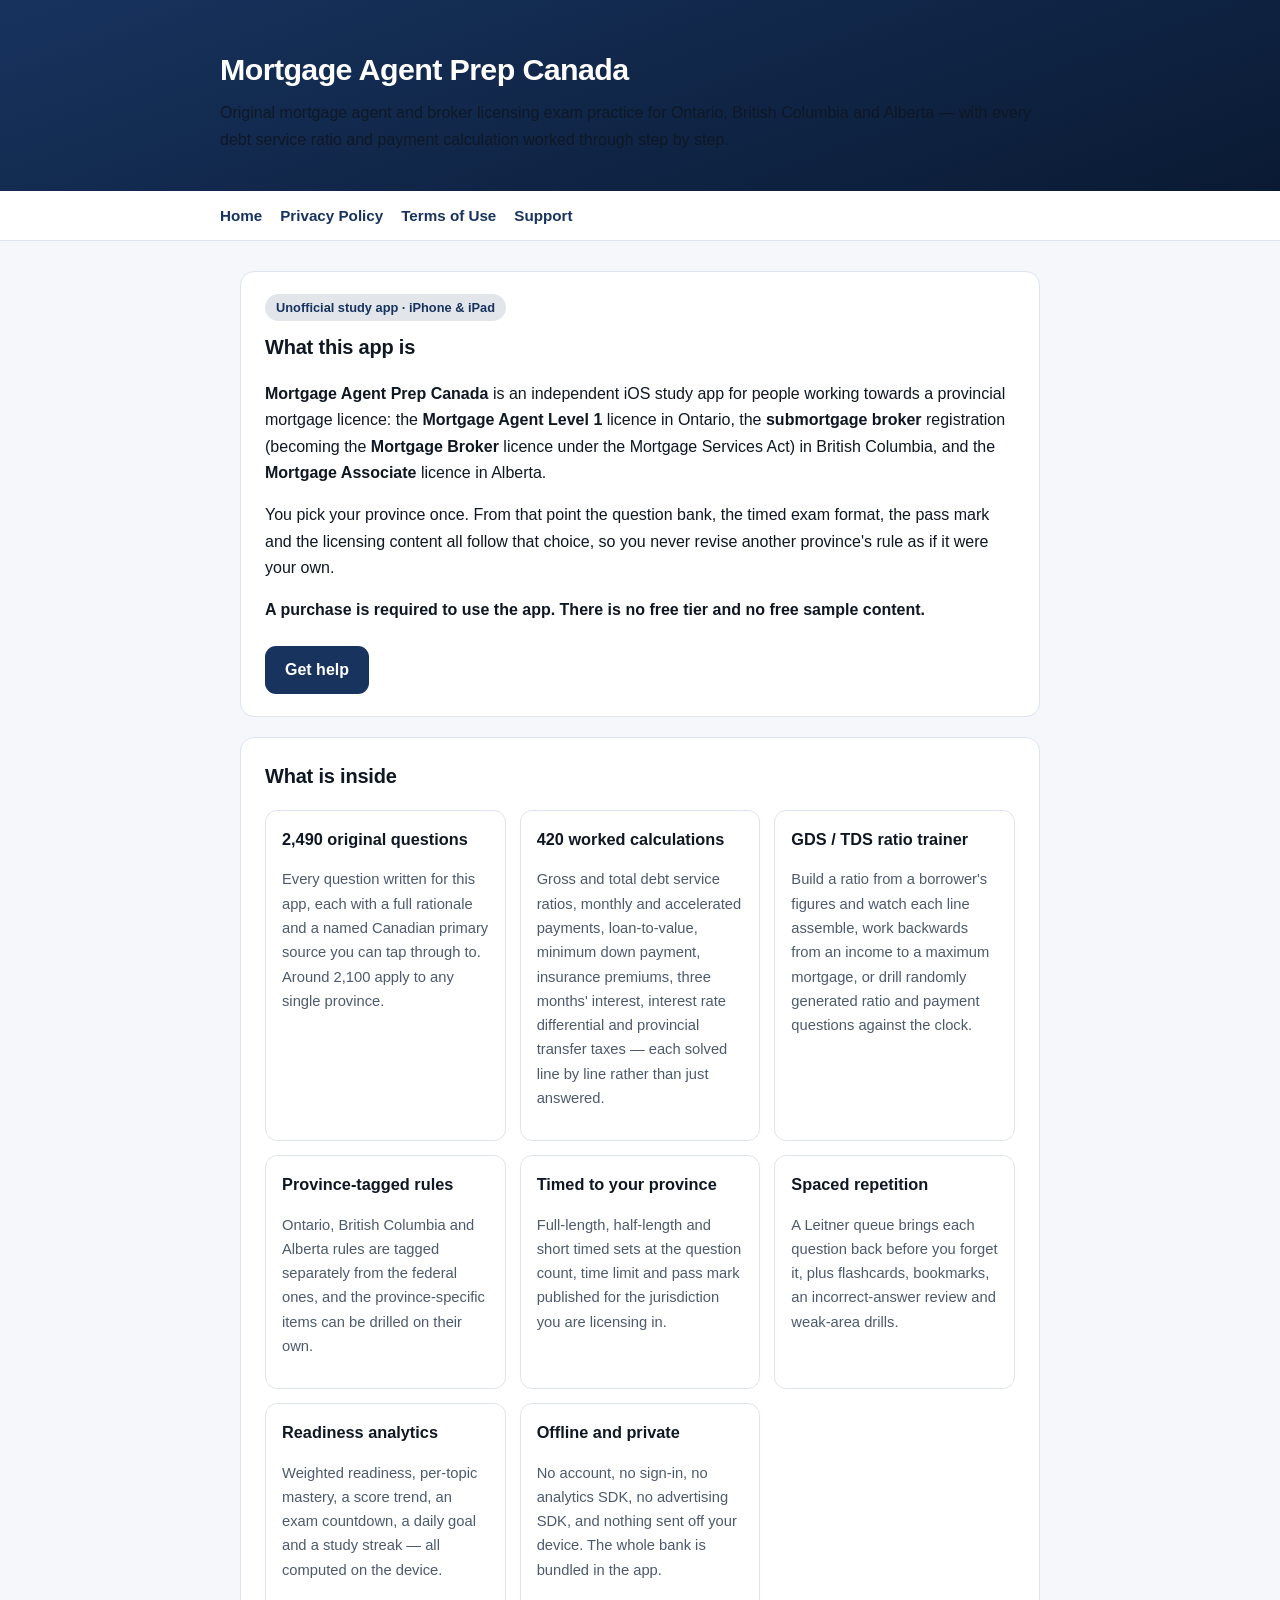
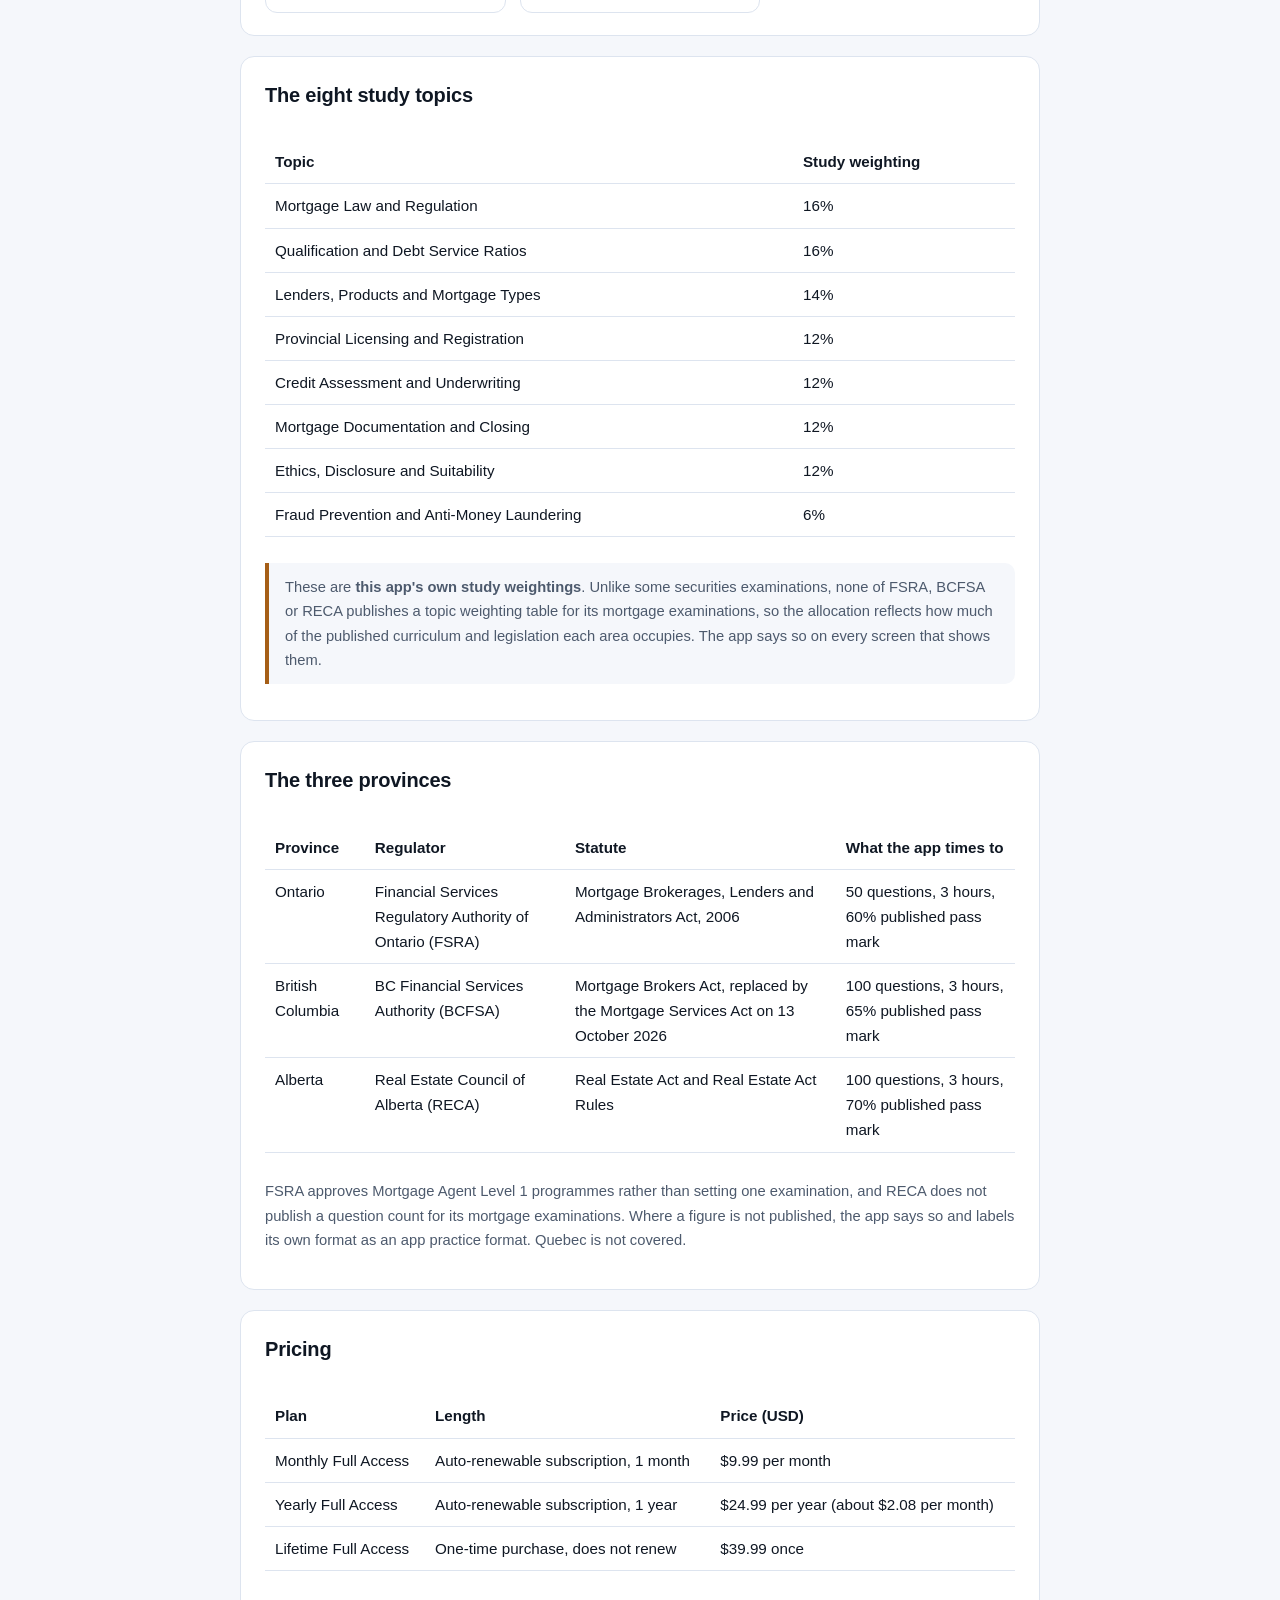
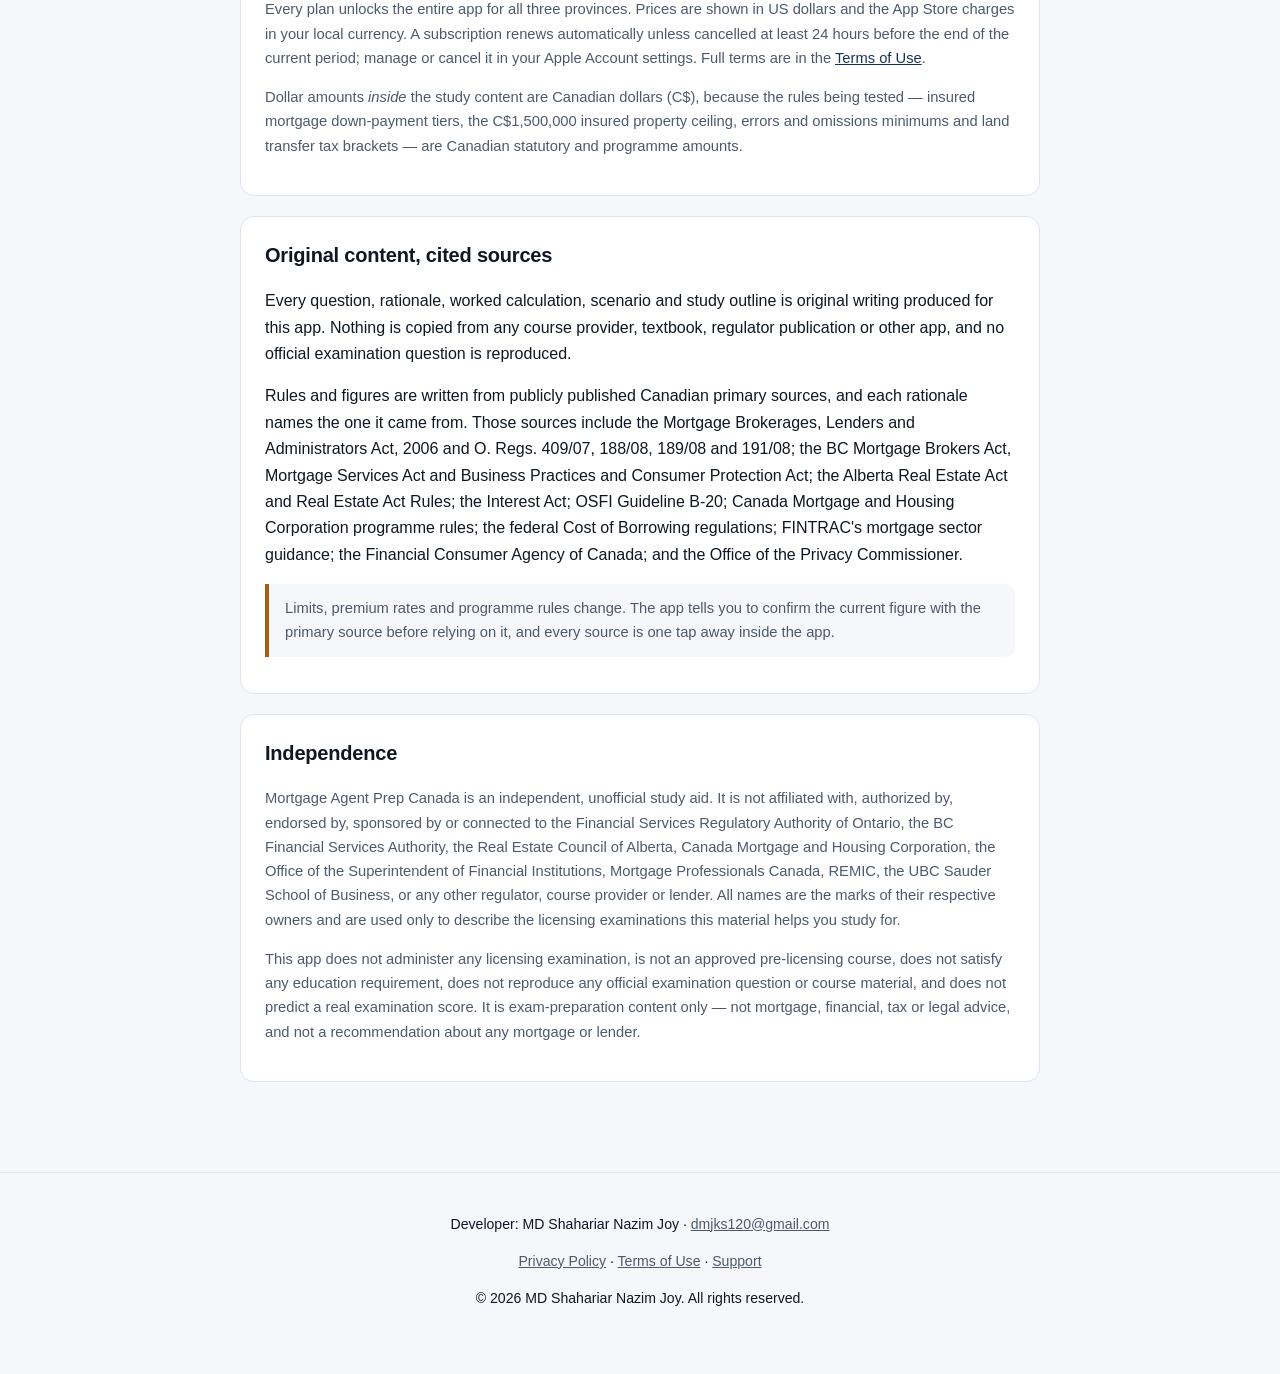
==== index.html @ b32c325b "Legal, support and marketing pages for Mortgage Agent Prep Canada" ====
<!DOCTYPE html>
<html lang="en">
<head>
<meta charset="utf-8">
<meta name="viewport" content="width=device-width, initial-scale=1">
<title>Mortgage Agent Prep Canada — mortgage agent licensing exam practice for Ontario, BC and Alberta</title>
<meta name="description" content="Mortgage Agent Prep Canada is an unofficial iOS study app with 2,490 original mortgage agent licensing exam questions for Ontario (FSRA), British Columbia (BCFSA) and Alberta (RECA), including 420 worked GDS, TDS, payment, premium and penalty calculations.">
<link rel="canonical" href="https://joykhansayan1.github.io/mortgage-agent-prep-canada-legal/">
<link rel="stylesheet" href="style.css">
</head>
<body>
<header><div class="inner">
  <h1>Mortgage Agent Prep Canada</h1>
  <p>Original mortgage agent and broker licensing exam practice for Ontario, British Columbia and Alberta — with every debt service ratio and payment calculation worked through step by step.</p>
</div></header>

<nav><div class="inner">
  <a href="./">Home</a>
  <a href="./privacy.html">Privacy Policy</a>
  <a href="./terms.html">Terms of Use</a>
  <a href="./support.html">Support</a>
</div></nav>

<main>

<section>
  <span class="badge">Unofficial study app · iPhone &amp; iPad</span>
  <h2>What this app is</h2>
  <p><strong>Mortgage Agent Prep Canada</strong> is an independent iOS study app for people working towards a
  provincial mortgage licence: the <strong>Mortgage Agent Level&nbsp;1</strong> licence in Ontario, the
  <strong>submortgage broker</strong> registration (becoming the <strong>Mortgage Broker</strong> licence under
  the Mortgage Services Act) in British Columbia, and the <strong>Mortgage Associate</strong> licence in Alberta.</p>
  <p>You pick your province once. From that point the question bank, the timed exam format, the pass mark and the
  licensing content all follow that choice, so you never revise another province's rule as if it were your own.</p>
  <p><strong>A purchase is required to use the app. There is no free tier and no free sample content.</strong></p>
  <a class="cta" href="./support.html">Get help</a>
</section>

<section>
  <h2>What is inside</h2>
  <div class="grid">
    <div class="card">
      <h3>2,490 original questions</h3>
      <p class="muted">Every question written for this app, each with a full rationale and a named Canadian
      primary source you can tap through to. Around 2,100 apply to any single province.</p>
    </div>
    <div class="card">
      <h3>420 worked calculations</h3>
      <p class="muted">Gross and total debt service ratios, monthly and accelerated payments, loan-to-value,
      minimum down payment, insurance premiums, three months' interest, interest rate differential and provincial
      transfer taxes — each solved line by line rather than just answered.</p>
    </div>
    <div class="card">
      <h3>GDS / TDS ratio trainer</h3>
      <p class="muted">Build a ratio from a borrower's figures and watch each line assemble, work backwards from an
      income to a maximum mortgage, or drill randomly generated ratio and payment questions against the clock.</p>
    </div>
    <div class="card">
      <h3>Province-tagged rules</h3>
      <p class="muted">Ontario, British Columbia and Alberta rules are tagged separately from the federal ones, and
      the province-specific items can be drilled on their own.</p>
    </div>
    <div class="card">
      <h3>Timed to your province</h3>
      <p class="muted">Full-length, half-length and short timed sets at the question count, time limit and pass
      mark published for the jurisdiction you are licensing in.</p>
    </div>
    <div class="card">
      <h3>Spaced repetition</h3>
      <p class="muted">A Leitner queue brings each question back before you forget it, plus flashcards, bookmarks,
      an incorrect-answer review and weak-area drills.</p>
    </div>
    <div class="card">
      <h3>Readiness analytics</h3>
      <p class="muted">Weighted readiness, per-topic mastery, a score trend, an exam countdown, a daily goal and a
      study streak — all computed on the device.</p>
    </div>
    <div class="card">
      <h3>Offline and private</h3>
      <p class="muted">No account, no sign-in, no analytics SDK, no advertising SDK, and nothing sent off your
      device. The whole bank is bundled in the app.</p>
    </div>
  </div>
</section>

<section>
  <h2>The eight study topics</h2>
  <div class="scroll">
  <table>
    <tr><th>Topic</th><th>Study weighting</th></tr>
    <tr><td>Mortgage Law and Regulation</td><td>16%</td></tr>
    <tr><td>Qualification and Debt Service Ratios</td><td>16%</td></tr>
    <tr><td>Lenders, Products and Mortgage Types</td><td>14%</td></tr>
    <tr><td>Provincial Licensing and Registration</td><td>12%</td></tr>
    <tr><td>Credit Assessment and Underwriting</td><td>12%</td></tr>
    <tr><td>Mortgage Documentation and Closing</td><td>12%</td></tr>
    <tr><td>Ethics, Disclosure and Suitability</td><td>12%</td></tr>
    <tr><td>Fraud Prevention and Anti-Money Laundering</td><td>6%</td></tr>
  </table>
  </div>
  <div class="note">
    <p class="muted" style="margin:0">These are <strong>this app's own study weightings</strong>. Unlike some
    securities examinations, none of FSRA, BCFSA or RECA publishes a topic weighting table for its mortgage
    examinations, so the allocation reflects how much of the published curriculum and legislation each area
    occupies. The app says so on every screen that shows them.</p>
  </div>
</section>

<section>
  <h2>The three provinces</h2>
  <div class="scroll">
  <table>
    <tr><th>Province</th><th>Regulator</th><th>Statute</th><th>What the app times to</th></tr>
    <tr>
      <td>Ontario</td>
      <td>Financial Services Regulatory Authority of Ontario (FSRA)</td>
      <td>Mortgage Brokerages, Lenders and Administrators Act, 2006</td>
      <td>50 questions, 3 hours, 60% published pass mark</td>
    </tr>
    <tr>
      <td>British Columbia</td>
      <td>BC Financial Services Authority (BCFSA)</td>
      <td>Mortgage Brokers Act, replaced by the Mortgage Services Act on 13 October 2026</td>
      <td>100 questions, 3 hours, 65% published pass mark</td>
    </tr>
    <tr>
      <td>Alberta</td>
      <td>Real Estate Council of Alberta (RECA)</td>
      <td>Real Estate Act and Real Estate Act Rules</td>
      <td>100 questions, 3 hours, 70% published pass mark</td>
    </tr>
  </table>
  </div>
  <p class="muted">FSRA approves Mortgage Agent Level&nbsp;1 programmes rather than setting one examination, and RECA
  does not publish a question count for its mortgage examinations. Where a figure is not published, the app says so
  and labels its own format as an app practice format. Quebec is not covered.</p>
</section>

<section>
  <h2>Pricing</h2>
  <div class="scroll">
  <table>
    <tr><th>Plan</th><th>Length</th><th>Price (USD)</th></tr>
    <tr><td>Monthly Full Access</td><td>Auto-renewable subscription, 1 month</td><td>$9.99 per month</td></tr>
    <tr><td>Yearly Full Access</td><td>Auto-renewable subscription, 1 year</td><td>$24.99 per year (about $2.08 per month)</td></tr>
    <tr><td>Lifetime Full Access</td><td>One-time purchase, does not renew</td><td>$39.99 once</td></tr>
  </table>
  </div>
  <p class="muted">Every plan unlocks the entire app for all three provinces. Prices are shown in US dollars and the
  App Store charges in your local currency. A subscription renews automatically unless cancelled at least 24 hours
  before the end of the current period; manage or cancel it in your Apple Account settings. Full terms are in the
  <a href="./terms.html">Terms of Use</a>.</p>
  <p class="muted">Dollar amounts <em>inside</em> the study content are Canadian dollars (C$), because the rules being
  tested — insured mortgage down-payment tiers, the C$1,500,000 insured property ceiling, errors and omissions
  minimums and land transfer tax brackets — are Canadian statutory and programme amounts.</p>
</section>

<section>
  <h2>Original content, cited sources</h2>
  <p>Every question, rationale, worked calculation, scenario and study outline is original writing produced for this
  app. Nothing is copied from any course provider, textbook, regulator publication or other app, and no official
  examination question is reproduced.</p>
  <p>Rules and figures are written from publicly published Canadian primary sources, and each rationale names the one
  it came from. Those sources include the Mortgage Brokerages, Lenders and Administrators Act, 2006 and O.&nbsp;Regs.
  409/07, 188/08, 189/08 and 191/08; the BC Mortgage Brokers Act, Mortgage Services Act and Business Practices and
  Consumer Protection Act; the Alberta Real Estate Act and Real Estate Act Rules; the Interest Act; OSFI Guideline
  B-20; Canada Mortgage and Housing Corporation programme rules; the federal Cost of Borrowing regulations; FINTRAC's
  mortgage sector guidance; the Financial Consumer Agency of Canada; and the Office of the Privacy Commissioner.</p>
  <div class="note">
    <p class="muted" style="margin:0">Limits, premium rates and programme rules change. The app tells you to confirm
    the current figure with the primary source before relying on it, and every source is one tap away inside the app.</p>
  </div>
</section>

<section>
  <h2>Independence</h2>
  <p class="muted">Mortgage Agent Prep Canada is an independent, unofficial study aid. It is not affiliated with,
  authorized by, endorsed by, sponsored by or connected to the Financial Services Regulatory Authority of Ontario,
  the BC Financial Services Authority, the Real Estate Council of Alberta, Canada Mortgage and Housing Corporation,
  the Office of the Superintendent of Financial Institutions, Mortgage Professionals Canada, REMIC, the UBC Sauder
  School of Business, or any other regulator, course provider or lender. All names are the marks of their respective
  owners and are used only to describe the licensing examinations this material helps you study for.</p>
  <p class="muted">This app does not administer any licensing examination, is not an approved pre-licensing course,
  does not satisfy any education requirement, does not reproduce any official examination question or course
  material, and does not predict a real examination score. It is exam-preparation content only — not mortgage,
  financial, tax or legal advice, and not a recommendation about any mortgage or lender.</p>
</section>

</main>

<footer>
  <p>Developer: MD Shahariar Nazim Joy · <a href="mailto:dmjks120@gmail.com">dmjks120@gmail.com</a></p>
  <p><a href="./privacy.html">Privacy Policy</a> · <a href="./terms.html">Terms of Use</a> · <a href="./support.html">Support</a></p>
  <p>© 2026 MD Shahariar Nazim Joy. All rights reserved.</p>
</footer>

</body>
</html>
---- style.css ----
:root {
  --bg: #f5f7fb;
  --surface: #ffffff;
  --text: #0f1723;
  --muted: #4d5a6d;
  --brand: #17335e;
  --brand-dark: #0a1a33;
  --accent: #a55e17;
  --border: #dde4ef;
}

@media (prefers-color-scheme: dark) {
  :root {
    --bg: #0a0f18;
    --surface: #141c28;
    --text: #eef3fa;
    --muted: #a9b6c8;
    --brand: #8cb4ec;
    --brand-dark: #5c8fd6;
    --accent: #f0b060;
    --border: #24303f;
  }
}

* { box-sizing: border-box; }

body {
  margin: 0;
  font-family: -apple-system, BlinkMacSystemFont, "Segoe UI", Roboto, Helvetica, Arial, sans-serif;
  background: var(--bg);
  color: var(--text);
  line-height: 1.65;
  -webkit-text-size-adjust: 100%;
}

header {
  background: linear-gradient(160deg, #17335e 0%, #0a1a33 100%);
  color: #fff;
  padding: 44px 20px 38px;
}

header .inner { max-width: 840px; margin: 0 auto; }
header h1 { margin: 0 0 6px; font-size: 1.9rem; letter-spacing: -0.02em; }
header p { margin: 0; opacity: 0.92; }

nav {
  background: var(--surface);
  border-bottom: 1px solid var(--border);
  padding: 12px 20px;
  position: sticky;
  top: 0;
  z-index: 5;
}
nav .inner { max-width: 840px; margin: 0 auto; display: flex; flex-wrap: wrap; gap: 18px; }
nav a { color: var(--brand); text-decoration: none; font-weight: 600; font-size: 0.95rem; }
nav a:hover { text-decoration: underline; }

main { max-width: 840px; margin: 0 auto; padding: 30px 20px 70px; }

section {
  background: var(--surface);
  border: 1px solid var(--border);
  border-radius: 14px;
  padding: 22px 24px;
  margin-bottom: 20px;
}

h2 { margin-top: 0; font-size: 1.25rem; letter-spacing: -0.01em; }
h3 { font-size: 1.02rem; margin-bottom: 6px; }
p, li { color: var(--text); }
.muted { color: var(--muted); font-size: 0.92rem; }
ul { padding-left: 22px; }
li { margin-bottom: 7px; }
a { color: var(--brand); }
code {
  font-family: ui-monospace, SFMono-Regular, Menlo, monospace;
  font-size: 0.9em;
  background: var(--bg);
  border: 1px solid var(--border);
  border-radius: 5px;
  padding: 1px 5px;
}

table { width: 100%; border-collapse: collapse; margin: 12px 0; font-size: 0.95rem; }
th, td { text-align: left; padding: 9px 10px; border-bottom: 1px solid var(--border); vertical-align: top; }
th { font-weight: 700; }
.scroll { overflow-x: auto; }

.badge {
  display: inline-block;
  background: rgba(23, 51, 94, 0.12);
  color: var(--brand);
  border-radius: 999px;
  padding: 3px 11px;
  font-size: 0.8rem;
  font-weight: 700;
  margin-bottom: 10px;
}
@media (prefers-color-scheme: dark) {
  .badge { background: rgba(140, 180, 236, 0.16); }
}

.note {
  border-left: 4px solid var(--accent);
  background: var(--bg);
  padding: 12px 16px;
  border-radius: 0 10px 10px 0;
  margin: 14px 0;
}

footer {
  border-top: 1px solid var(--border);
  padding: 26px 20px 50px;
  text-align: center;
  color: var(--muted);
  font-size: 0.88rem;
}
footer a { color: var(--muted); }

.cta {
  display: inline-block;
  background: var(--brand);
  color: #fff !important;
  text-decoration: none;
  font-weight: 700;
  padding: 11px 20px;
  border-radius: 11px;
  margin-top: 6px;
}
@media (prefers-color-scheme: dark) {
  .cta { color: #0a0f18 !important; }
}

.grid { display: grid; gap: 14px; grid-template-columns: repeat(auto-fit, minmax(230px, 1fr)); }
.grid .card { border: 1px solid var(--border); border-radius: 12px; padding: 15px 16px; }
.grid .card h3 { margin-top: 0; }
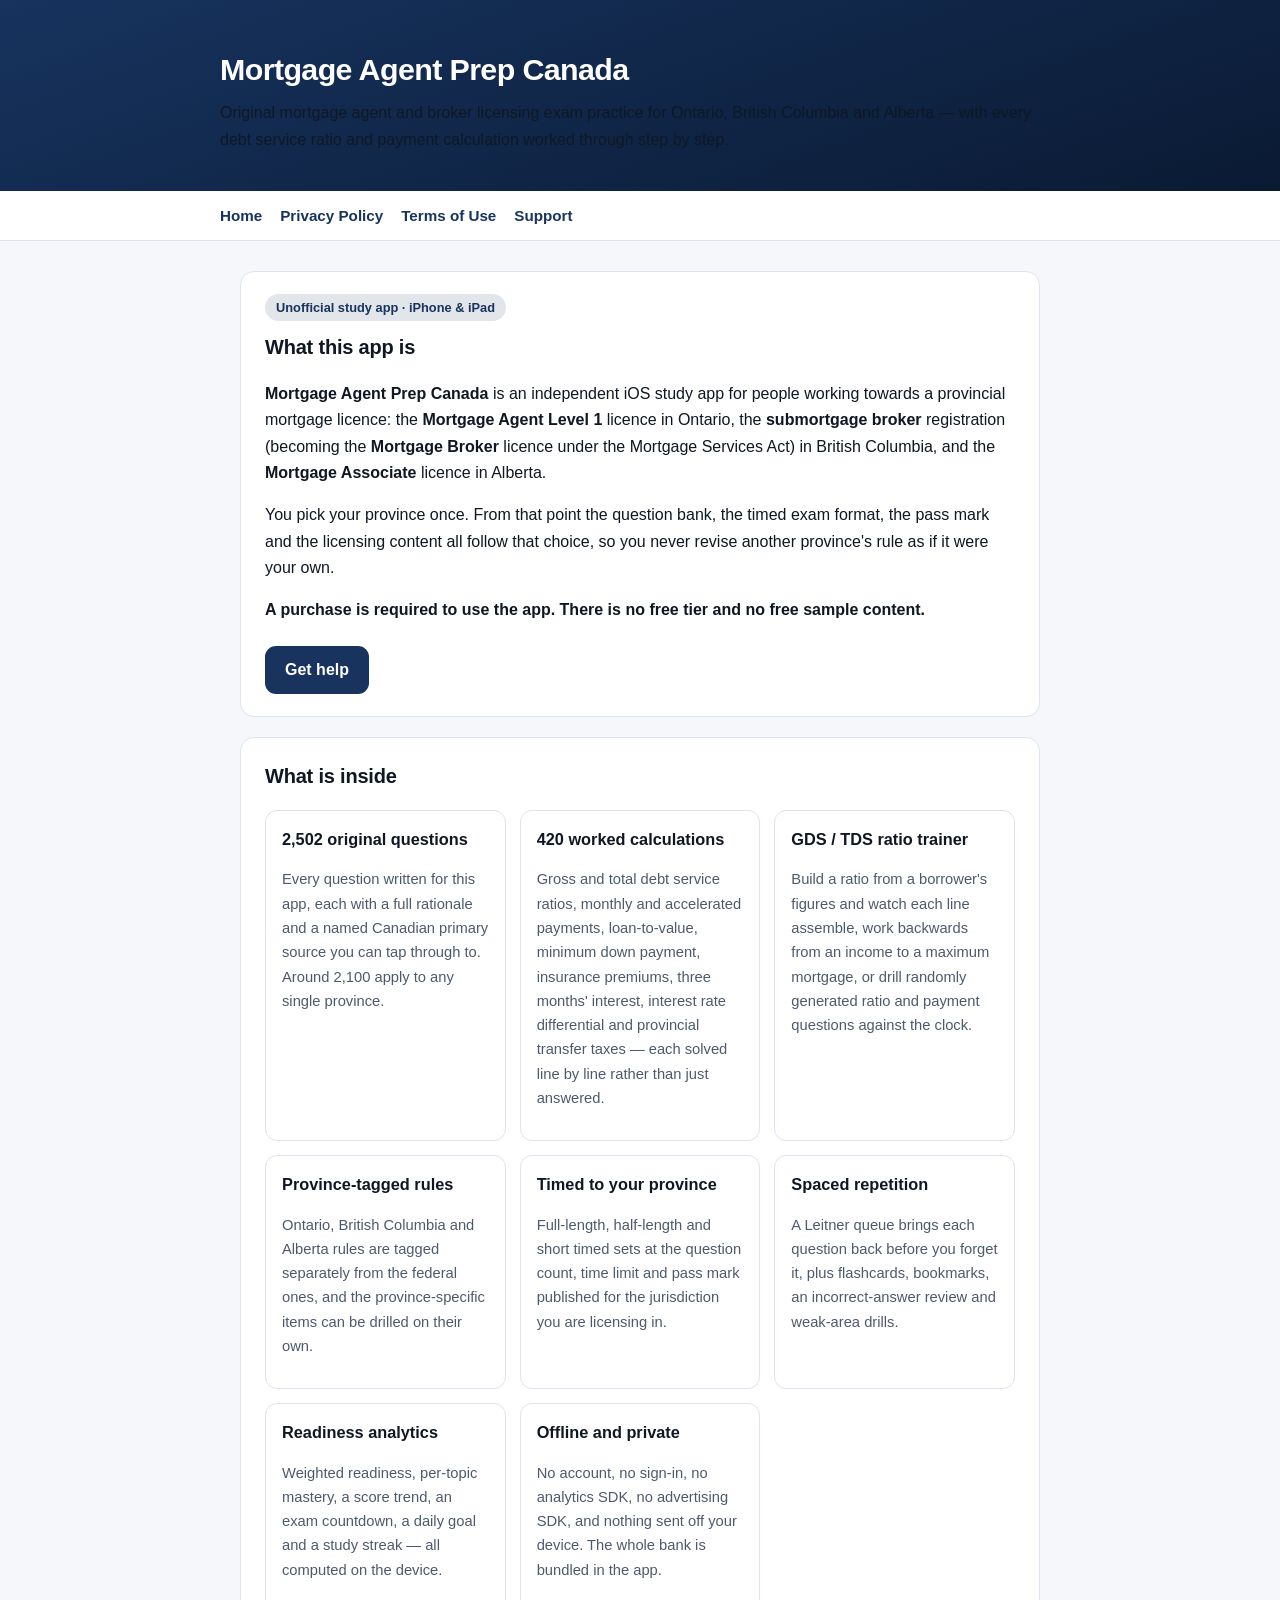
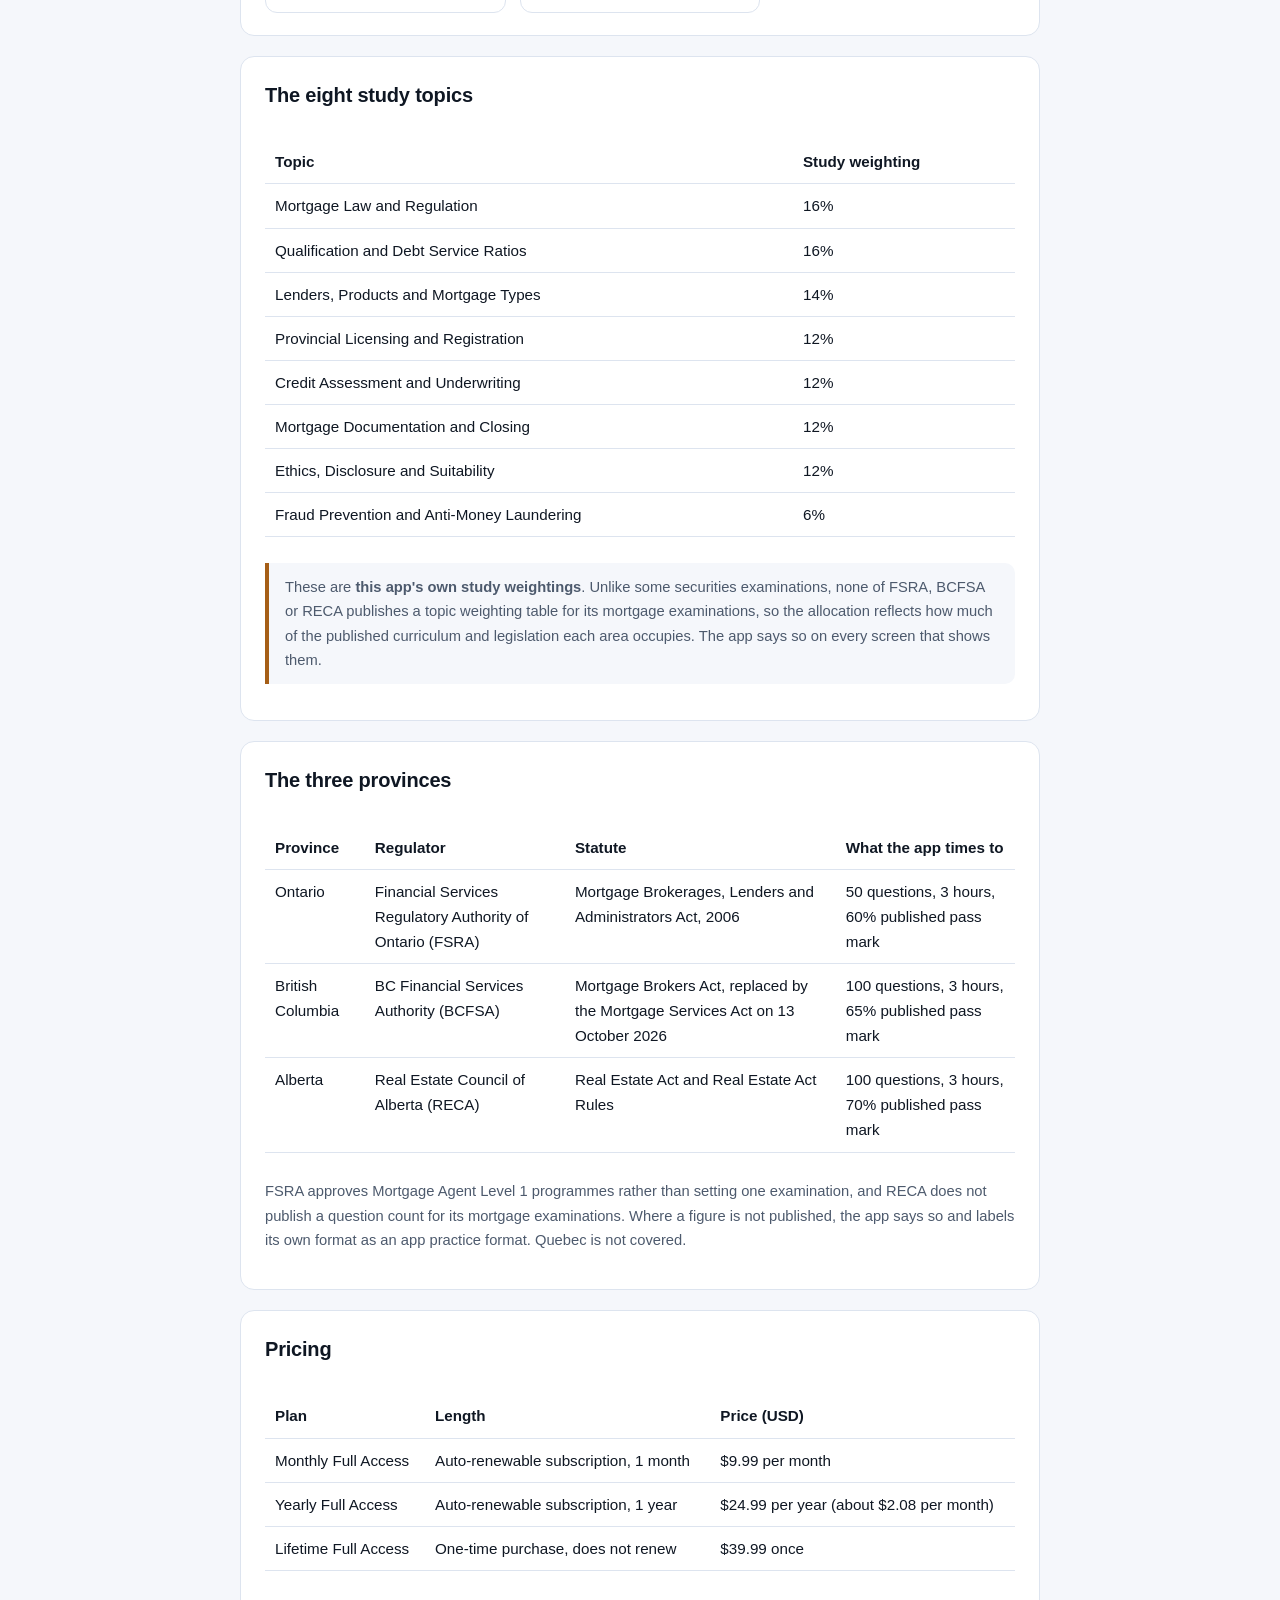
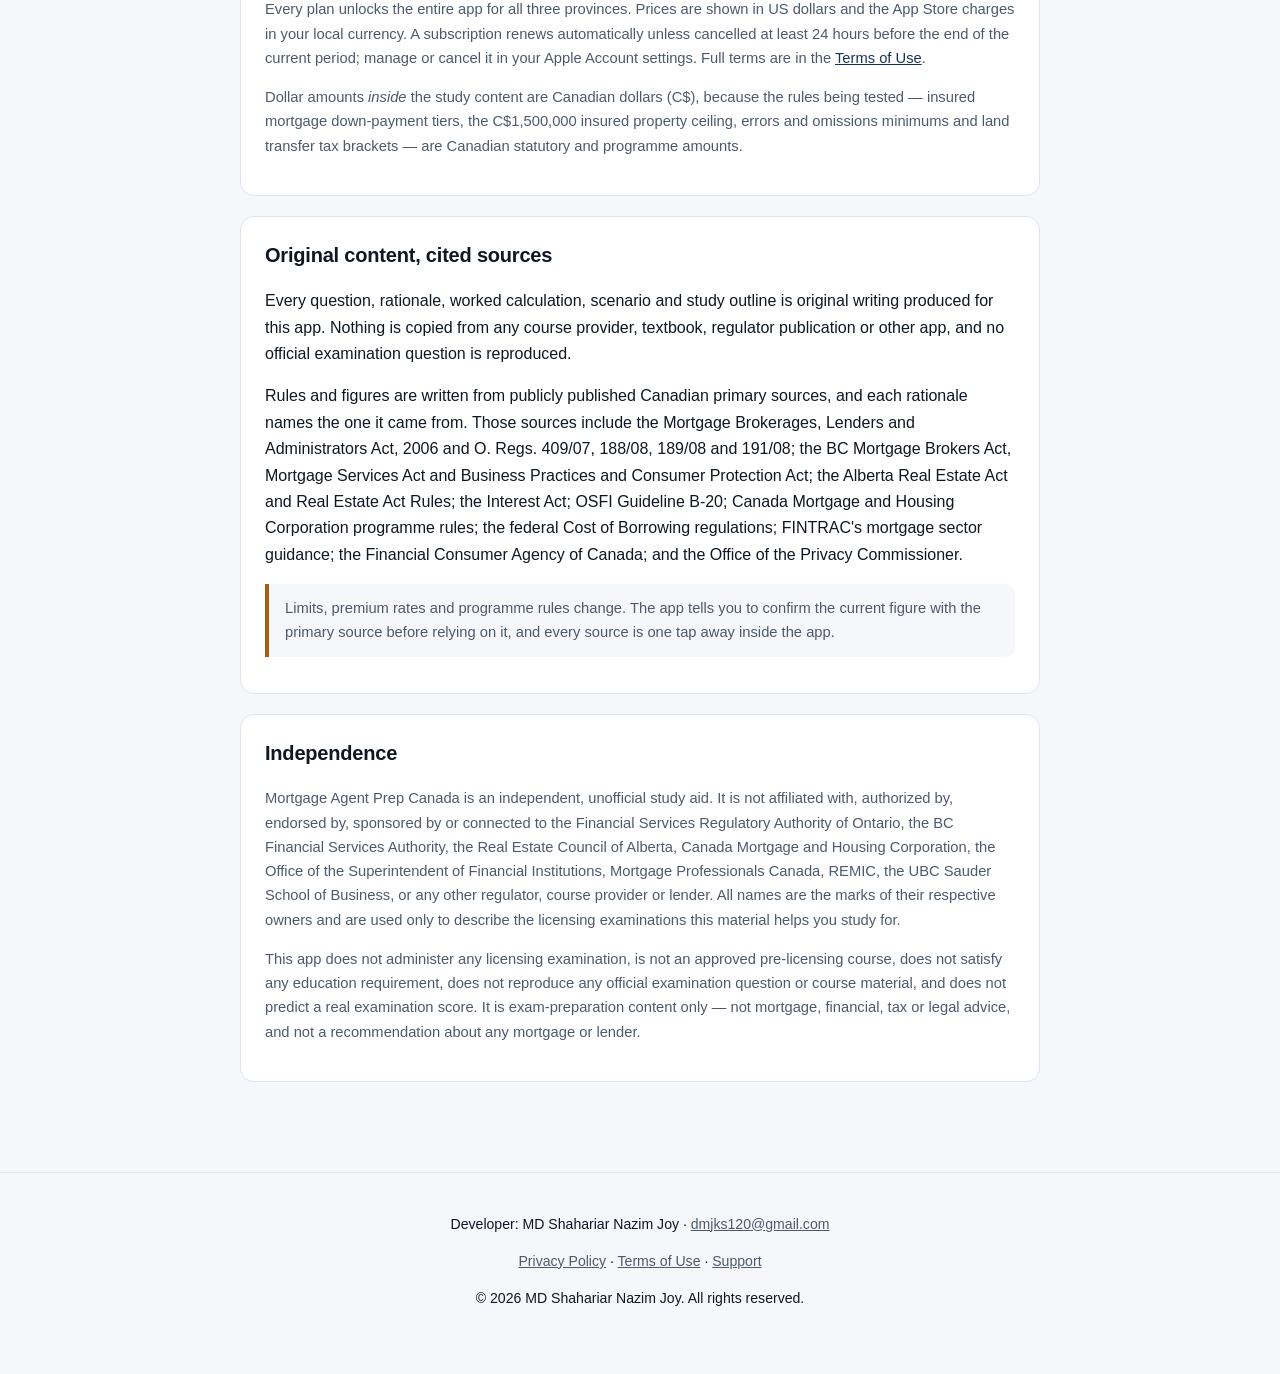
==== commit d6733fae: "Update question count to 2,502" ====
--- a/index.html
+++ b/index.html
@@ -4,7 +4,7 @@
 <meta charset="utf-8">
 <meta name="viewport" content="width=device-width, initial-scale=1">
 <title>Mortgage Agent Prep Canada — mortgage agent licensing exam practice for Ontario, BC and Alberta</title>
-<meta name="description" content="Mortgage Agent Prep Canada is an unofficial iOS study app with 2,490 original mortgage agent licensing exam questions for Ontario (FSRA), British Columbia (BCFSA) and Alberta (RECA), including 420 worked GDS, TDS, payment, premium and penalty calculations.">
+<meta name="description" content="Mortgage Agent Prep Canada is an unofficial iOS study app with 2,502 original mortgage agent licensing exam questions for Ontario (FSRA), British Columbia (BCFSA) and Alberta (RECA), including 420 worked GDS, TDS, payment, premium and penalty calculations.">
 <link rel="canonical" href="https://joykhansayan1.github.io/mortgage-agent-prep-canada-legal/">
 <link rel="stylesheet" href="style.css">
 </head>
@@ -40,7 +40,7 @@
   <h2>What is inside</h2>
   <div class="grid">
     <div class="card">
-      <h3>2,490 original questions</h3>
+      <h3>2,502 original questions</h3>
       <p class="muted">Every question written for this app, each with a full rationale and a named Canadian
       primary source you can tap through to. Around 2,100 apply to any single province.</p>
     </div>
